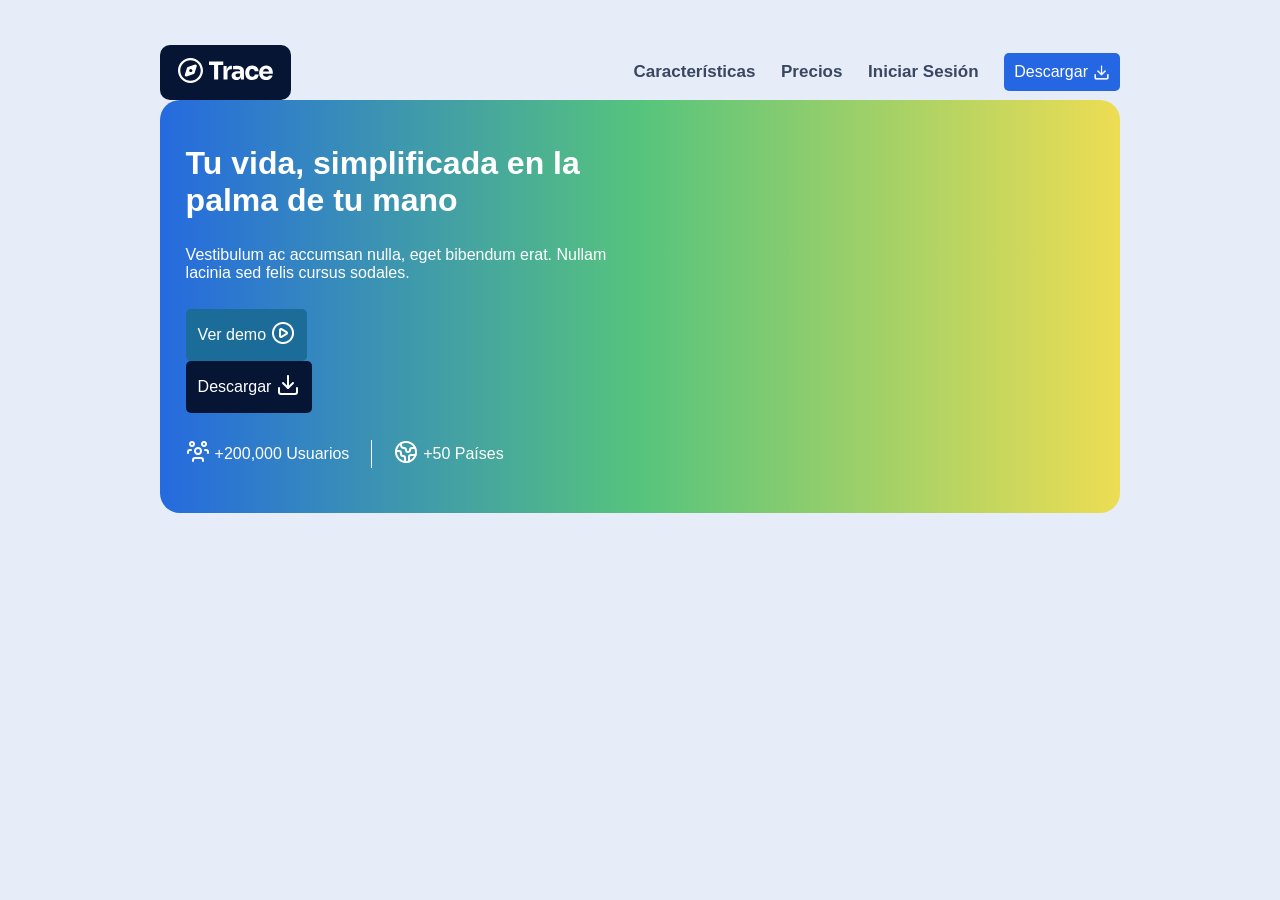
==== PracticaGridI_Alumnos/index.html @ 01202f72 "grid empezado" ====
<!DOCTYPE html>
<html lang="es">

<head>
    <meta charset="UTF-8">
    <meta name="viewport" content="width=device-width, initial-scale=1.0">
    <title>Trace</title>
    <link rel="stylesheet" href="style.css">
</head>

<body>
    <header>
        <nav>
            <div class="contenedor-logo">
                <img src="images/logo.svg" alt="">
            </div>
            <div class="links">
                <a href="" class="enlace">Características</a>
                <a href="" class="enlace">Precios</a>
                <a href="" class="enlace">Iniciar Sesión</a>
                <a href="">
                    <div class="boton-descargar">
                        <p>Descargar</p>
                        <img src="images/download.png">
                    </div>
                </a>
            </div>
        </nav>

        <div class="hero">
            <div class="hero-contenedor-izquierda">
                <h1>Tu vida, simplificada en la palma de tu mano</h1>
                <p>Vestibulum ac accumsan nulla, eget bibendum erat. Nullam lacinia sed felis cursus sodales.</p>
                <div class="contenedor-ver-descargar">
                    <a href="" id="demo">Ver demo
                        <div>
                            <img src="images/circle-play.png" alt="">
                        </div>
                    </a>
                    <a href="" id="descargar">Descargar
                        <div>
                            <img src="images/download.png">
                        </div>
                    </a>
                </div>
                <div class="contenedor-usuario-paises">
                    <div class="contenedor-dato">
                        <div>
                            <img src="images/user-group.png" alt="">
                        </div>
                        <p>+200,000 Usuarios</p>
                    </div>
                    <div class="separador"></div>
                    <div class="contenedor-dato">
                        <div>
                            <img src="images/earth.png" alt="">
                        </div>
                        <p>+50 Países</p>
                    </div>
                </div>
            </div>

            <div class="hero-contenedor-derecha">

            </div>
        </div>
    </header>
</body>

</html>
---- PracticaGridI_Alumnos/style.css ----
* {
    margin: 0;
    padding: 0;
    box-sizing: border-box;
    font-family: arial;
}

body {
    background-color: #e6ecf8;
}

a {
    text-decoration: none;
    color: white;
}

/****************************************************** Header ************************************************************************/
header {
    display: flex;
    width: 100%;
    max-width: 75vw;
    justify-content: space-between;
    align-items: center;
    flex-wrap: wrap;
    margin: 5vh auto;
}

.contenedor-logo {
    background-color: #061533;
    padding: 1vw 2vh;
    border-radius: 10px;
}

nav {
    display: flex;
    width: 100%;
    justify-content: space-between;
    align-items: center;
    flex-wrap: wrap;
    row-gap: 3vh;
}

.boton-descargar {
    background-color: #2566e3;
    padding: 10px;
    border-radius: 5px;
    display: flex;
    align-items: center;
    gap: 5px;
    img {
        width: 17px;
        height: auto;
    }
}

.links {
    display: flex;
    gap: 2vw;
    flex-wrap: wrap;
    justify-content: end;
    align-items: center;
}

.enlace {
    color: #394760;
    font-weight: bold;
    font-size: 17px;
}

/*************** Hero *******************/
.hero{
    background: linear-gradient(to right, #256adf,#56c47d, #eddd53);
    width: 100%;
    border-radius: 20px;
    padding: 5vh 2vw;
    color: white;
}

.hero-contenedor-izquierda{
    width: 50%;
    height: 100%;
    display: flex;
    flex-direction: column;
    gap: 3vh;
}

.contenedor-ver-descargar{
    a{
        display: flex;
        align-items: center;
        gap: 5px;
        padding: 12px;
        border-radius: 5px;
    }
    flex-wrap: wrap;
    display: flex;
    align-items: center;
    width: 50%;
    justify-content: space-between;
}

#demo{
    background-color: #1c6c99;
}

#descargar{
    background-color: #061533;
}


.contenedor-usuario-paises{
    display: flex;
    justify-content: space-between;
    width: 70%;
}

.contenedor-dato{
    display: flex;
    align-items: center;
    gap: 5px;
}

.separador{
    width: 1px;
    height: auto;
    background-color: white;
}

.hero-contenedor-derecha{
    background-color: black;
    width: 100%;
    height: 100%;
}
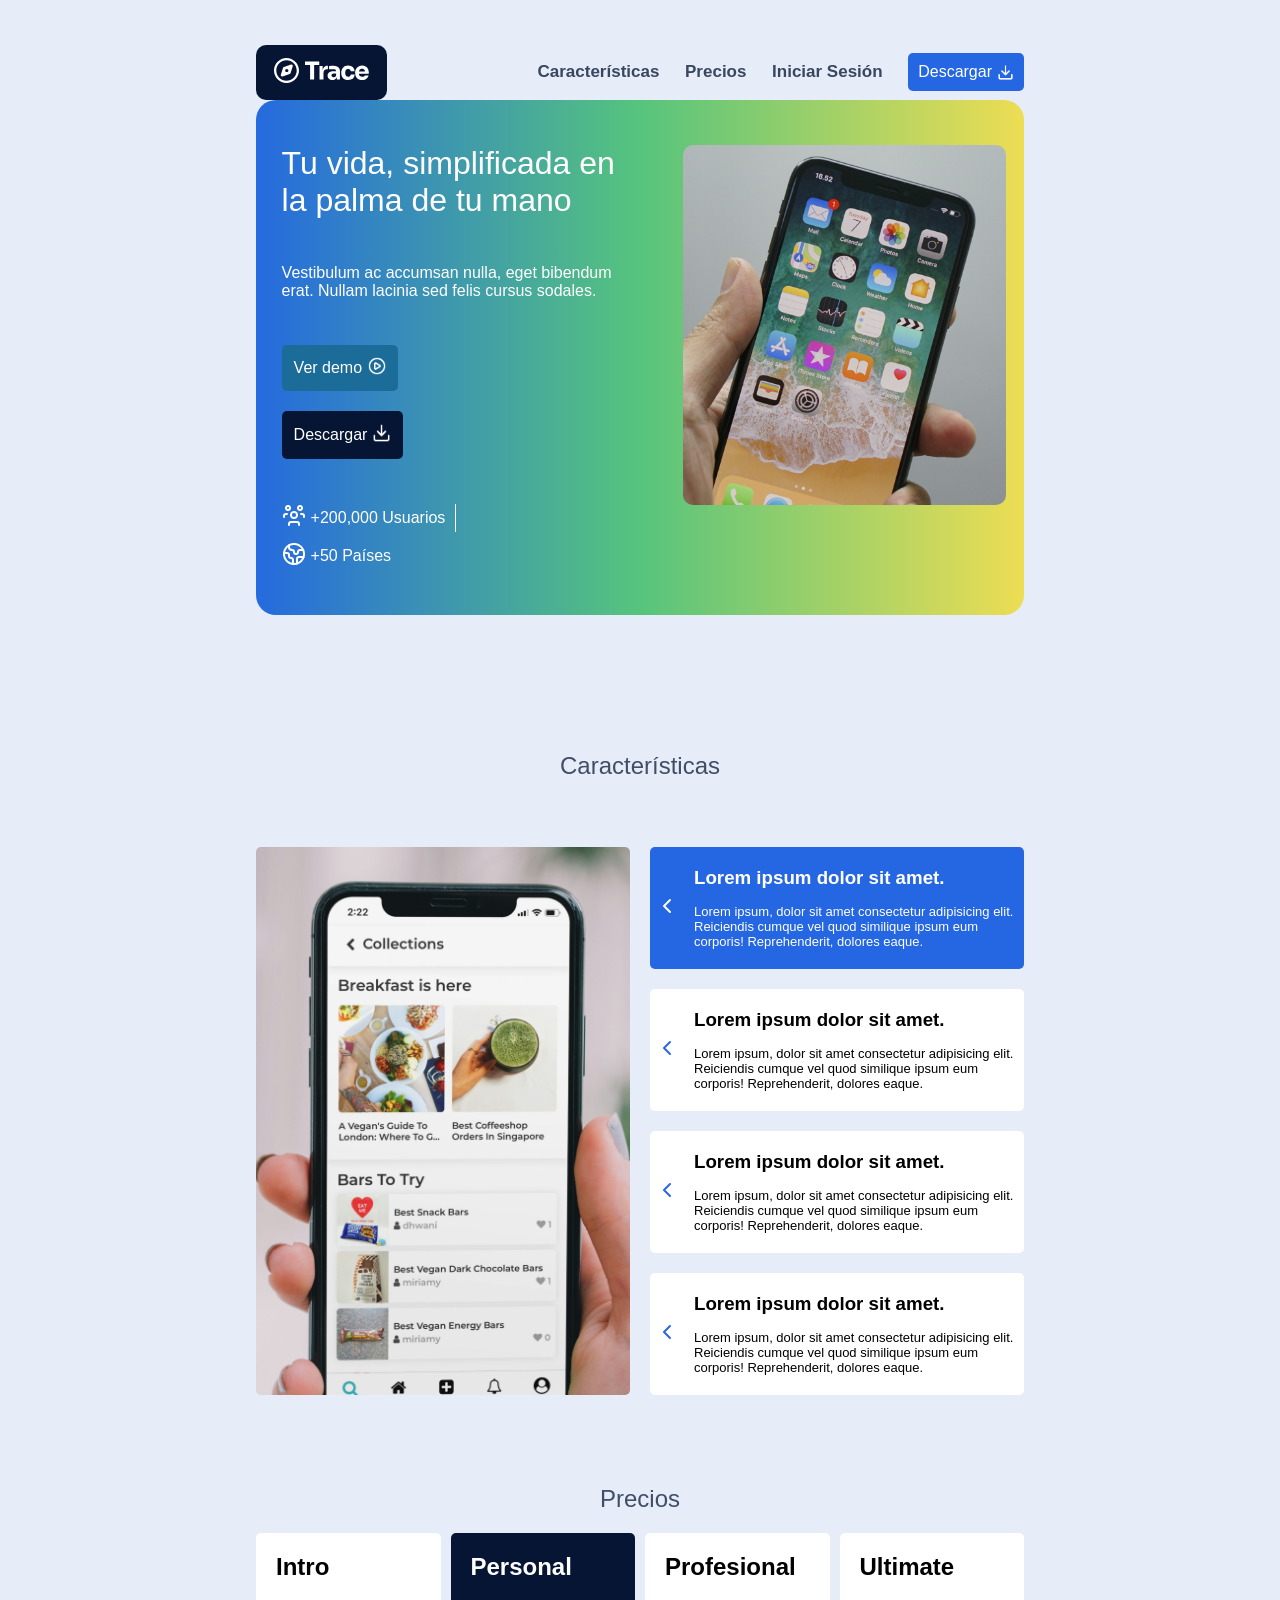
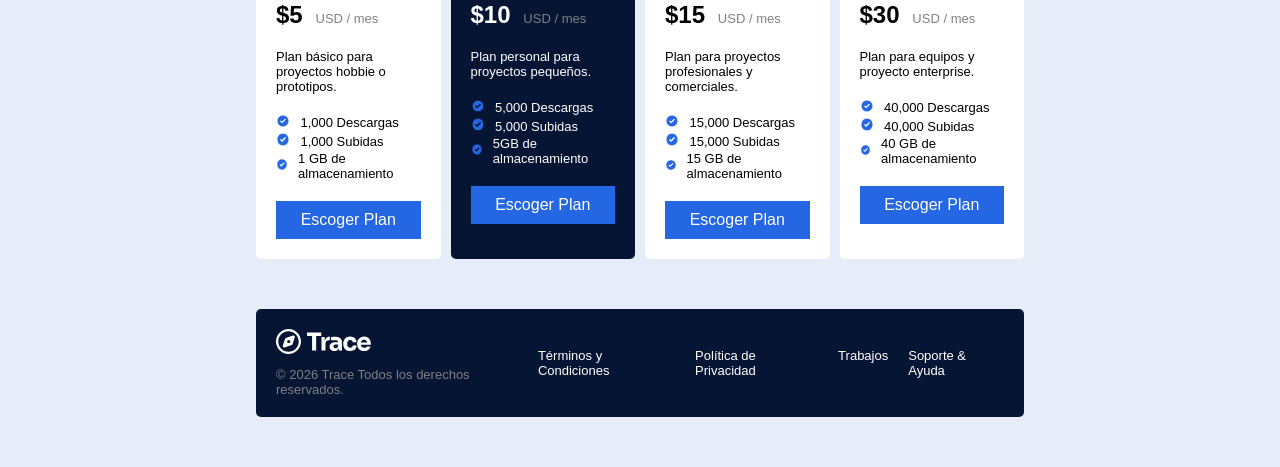
==== commit 38695e96: "falta responsive" ====
--- a/PracticaGridI_Alumnos/index.html
+++ b/PracticaGridI_Alumnos/index.html
@@ -33,12 +33,12 @@
                 <p>Vestibulum ac accumsan nulla, eget bibendum erat. Nullam lacinia sed felis cursus sodales.</p>
                 <div class="contenedor-ver-descargar">
                     <a href="" id="demo">Ver demo
-                        <div>
+                        <div class="icono-ver-descargar">
                             <img src="images/circle-play.png" alt="">
                         </div>
                     </a>
                     <a href="" id="descargar">Descargar
-                        <div>
+                        <div class="icono-ver-descargar">
                             <img src="images/download.png">
                         </div>
                     </a>
@@ -50,7 +50,7 @@
                         </div>
                         <p>+200,000 Usuarios</p>
                     </div>
-                    <div class="separador"></div>
+                    <span class="separador"></span>
                     <div class="contenedor-dato">
                         <div>
                             <img src="images/earth.png" alt="">
@@ -61,10 +61,208 @@
             </div>
 
             <div class="hero-contenedor-derecha">
-
+                <div class="contenedor-hero-imagen">
+                    <img src="images/1.png" alt="">
+                </div>
             </div>
         </div>
     </header>
+
+    <section class="contenedor-caracteristicas">
+        <h1>Características</h1>
+        <div class="contenedor-imagen-caracteristicas">
+            <img src="images/4.png" alt="">
+        </div>
+
+        <div class="caracteristica" id="caracteristica-blue">
+            <div class="contenedor-icono-caracteristicas">
+                <img src="images/chevron-left-white.png" alt="">
+            </div>
+            <div class="contenido-caracteristicas">
+                <h3>Lorem ipsum dolor sit amet.</h3>
+                <p>Lorem ipsum, dolor sit amet consectetur adipisicing elit. Reiciendis cumque vel quod similique ipsum
+                    eum corporis! Reprehenderit, dolores eaque.</p>
+            </div>
+        </div>
+        <div class="caracteristica">
+            <div class="contenedor-icono-caracteristicas">
+                <img src="images/chevron-left-blue.png" alt="">
+            </div>
+            <div class="contenido-caracteristicas">
+                <h3>Lorem ipsum dolor sit amet.</h3>
+                <p>Lorem ipsum, dolor sit amet consectetur adipisicing elit. Reiciendis cumque vel quod similique ipsum
+                    eum corporis! Reprehenderit, dolores eaque.</p>
+            </div>
+        </div>
+        <div class="caracteristica">
+            <div class="contenedor-icono-caracteristicas">
+                <img src="images/chevron-left-blue.png" alt="">
+            </div>
+            <div class="contenido-caracteristicas">
+                <h3>Lorem ipsum dolor sit amet.</h3>
+                <p>Lorem ipsum, dolor sit amet consectetur adipisicing elit. Reiciendis cumque vel quod similique ipsum
+                    eum corporis! Reprehenderit, dolores eaque.</p>
+            </div>
+        </div>
+        <div class="caracteristica">
+            <div class="contenedor-icono-caracteristicas">
+                <img src="images/chevron-left-blue.png" alt="">
+            </div>
+            <div class="contenido-caracteristicas">
+                <h3>Lorem ipsum dolor sit amet.</h3>
+                <p>Lorem ipsum, dolor sit amet consectetur adipisicing elit. Reiciendis cumque vel quod similique ipsum
+                    eum corporis! Reprehenderit, dolores eaque.</p>
+            </div>
+        </div>
+    </section>
+
+    <section class="contenedor-precios">
+        <h1>Precios</h1>
+
+        <div class="contenedor-plan">
+            <h2>Intro</h2>
+            <div class="precio-plan">
+                <h2>$5</h2>
+                <p>USD / mes</p>
+            </div>
+            <p>Plan básico para proyectos hobbie o prototipos.</p>
+            <div class="contenedor-caracteristicas-plan">
+                <div class="caracteristica-plan">
+                    <div class="icon-check-plan">
+                        <img src="images/check-circle-svgrepo-com.svg" alt="">
+                    </div>
+                    <p>1,000 Descargas</p>
+                </div>
+
+                <div class="caracteristica-plan">
+                    <div class="icon-check-plan">
+                        <img src="images/check-circle-svgrepo-com.svg" alt="">
+                    </div>
+                    <p>1,000 Subidas</p>
+                </div>
+
+                <div class="caracteristica-plan">
+                    <div class="icon-check-plan">
+                        <img src="images/check-circle-svgrepo-com.svg" alt="">
+                    </div>
+                    <p>1 GB de almacenamiento</p>
+                </div>
+            </div>
+            <a href="" class="button-plan">Escoger Plan</a>
+        </div>
+
+        <div class="contenedor-plan" id="plan-blue">
+            <h2>Personal</h2>
+            <div class="precio-plan">
+                <h2>$10</h2>
+                <p>USD / mes</p>
+            </div>
+            <p>Plan personal para proyectos pequeños.</p>
+            <div class="contenedor-caracteristicas-plan">
+                <div class="caracteristica-plan">
+                    <div class="icon-check-plan">
+                        <img src="images/check-circle-svgrepo-com-blue.svg" alt="">
+                    </div>
+                    <p>5,000 Descargas</p>
+                </div>
+
+                <div class="caracteristica-plan">
+                    <div class="icon-check-plan">
+                        <img src="images/check-circle-svgrepo-com-blue.svg" alt="">
+                    </div>
+                    <p>5,000 Subidas</p>
+                </div>
+
+                <div class="caracteristica-plan">
+                    <div class="icon-check-plan">
+                        <img src="images/check-circle-svgrepo-com-blue.svg" alt="">
+                    </div>
+                    <p>5GB de almacenamiento</p>
+                </div>
+            </div>
+            <a href="" class="button-plan">Escoger Plan</a>
+        </div>
+
+        <div class="contenedor-plan">
+            <h2>Profesional</h2>
+            <div class="precio-plan">
+                <h2>$15</h2>
+                <p>USD / mes</p>
+            </div>
+            <p>Plan para proyectos profesionales y comerciales.</p>
+            <div class="contenedor-caracteristicas-plan">
+                <div class="caracteristica-plan">
+                    <div class="icon-check-plan">
+                        <img src="images/check-circle-svgrepo-com.svg" alt="">
+                    </div>
+                    <p>15,000 Descargas</p>
+                </div>
+
+                <div class="caracteristica-plan">
+                    <div class="icon-check-plan">
+                        <img src="images/check-circle-svgrepo-com.svg" alt="">
+                    </div>
+                    <p>15,000 Subidas</p>
+                </div>
+
+                <div class="caracteristica-plan">
+                    <div class="icon-check-plan">
+                        <img src="images/check-circle-svgrepo-com.svg" alt="">
+                    </div>
+                    <p>15 GB de almacenamiento</p>
+                </div>
+            </div>
+            <a href="" class="button-plan">Escoger Plan</a>
+        </div>
+
+        <div class="contenedor-plan">
+            <h2>Ultimate</h2>
+            <div class="precio-plan">
+                <h2>$30</h2>
+                <p>USD / mes</p>
+            </div>
+            <p>Plan para equipos y proyecto enterprise.</p>
+            <div class="contenedor-caracteristicas-plan">
+                <div class="caracteristica-plan">
+                    <div class="icon-check-plan">
+                        <img src="images/check-circle-svgrepo-com.svg" alt="">
+                    </div>
+                    <p>40,000 Descargas</p>
+                </div>
+
+                <div class="caracteristica-plan">
+                    <div class="icon-check-plan">
+                        <img src="images/check-circle-svgrepo-com.svg" alt="">
+                    </div>
+                    <p>40,000 Subidas</p>
+                </div>
+
+                <div class="caracteristica-plan">
+                    <div class="icon-check-plan">
+                        <img src="images/check-circle-svgrepo-com.svg" alt="">
+                    </div>
+                    <p>40 GB de almacenamiento</p>
+                </div>
+            </div>
+            <a href="" class="button-plan">Escoger Plan</a>
+        </div>
+    </section>
+
+    <footer>
+        <div class="contenedor-copyright-footer">
+            <div class="contenedor-logo-footer">
+                <img src="images/logo.svg" alt="">
+            </div>
+            <p>© 2026 Trace Todos los derechos reservados.</p>
+        </div>
+
+        <div class="enlaces-footer">
+            <a href="">Términos y Condiciones</a>
+            <a href="">Política de Privacidad</a>
+            <a href="">Trabajos</a>
+            <a href="">Soporte & Ayuda</a>
+        </div>
+    </footer>
 </body>
 
 </html>
--- a/PracticaGridI_Alumnos/style.css
+++ b/PracticaGridI_Alumnos/style.css
@@ -1,3 +1,8 @@
+/* RESPONSIVE */
+/* escritorio: 1200 */
+/* tablet: 992 */
+/* movil: 576 o 568 */
+
 * {
     margin: 0;
     padding: 0;
@@ -18,7 +23,7 @@
 header {
     display: flex;
     width: 100%;
-    max-width: 75vw;
+    max-width: 60vw;
     justify-content: space-between;
     align-items: center;
     flex-wrap: wrap;
@@ -38,6 +43,7 @@
     align-items: center;
     flex-wrap: wrap;
     row-gap: 3vh;
+    /* justify-content: center; */
 }
 
 .boton-descargar {
@@ -47,6 +53,7 @@
     display: flex;
     align-items: center;
     gap: 5px;
+
     img {
         width: 17px;
         height: auto;
@@ -68,66 +75,289 @@
 }
 
 /*************** Hero *******************/
-.hero{
-    background: linear-gradient(to right, #256adf,#56c47d, #eddd53);
+.hero {
+    background: linear-gradient(to right, #256adf, #56c47d, #eddd53);
     width: 100%;
     border-radius: 20px;
     padding: 5vh 2vw;
     color: white;
-}
-
-.hero-contenedor-izquierda{
+    display: flex;
+}
+
+.hero-contenedor-izquierda {
+    h1 {
+        font-weight: normal;
+    }
+
     width: 50%;
     height: 100%;
     display: flex;
     flex-direction: column;
-    gap: 3vh;
-}
-
-.contenedor-ver-descargar{
-    a{
+    gap: 5vh;
+}
+
+.contenedor-ver-descargar {
+    a {
         display: flex;
         align-items: center;
-        gap: 5px;
+        justify-content: space-between;
         padding: 12px;
         border-radius: 5px;
     }
     flex-wrap: wrap;
     display: flex;
     align-items: center;
-    width: 50%;
+    width: 70%;
     justify-content: space-between;
-}
-
-#demo{
+    gap: 20px;
+}
+
+.icono-ver-descargar {
+    img{
+        width: 100%;
+        height: auto;
+    }
+    width: 20%;
+    height: auto;
+}
+
+#demo {
     background-color: #1c6c99;
 }
 
-#descargar{
+#descargar {
     background-color: #061533;
 }
 
 
-.contenedor-usuario-paises{
-    display: flex;
-    justify-content: space-between;
+.contenedor-usuario-paises {
+    display: flex;
+    justify-content: start;
     width: 70%;
-}
-
-.contenedor-dato{
+    gap: 10px;
+    flex-wrap: wrap;
+}
+
+.contenedor-dato {
     display: flex;
     align-items: center;
     gap: 5px;
 }
 
-.separador{
+.separador {
     width: 1px;
     height: auto;
     background-color: white;
 }
 
-.hero-contenedor-derecha{
-    background-color: black;
-    width: 100%;
+.hero-contenedor-derecha {
+    z-index: 100;
+    width: 50%;
+    height: auto;
+    position: relative;
+}
+
+.contenedor-hero-imagen {
+    img {
+        width: 100%;
+        height: auto;
+        border-radius: 10px;
+    }
+
+    width: 90%;
+    position: absolute;
+    margin-left: 12%;
+}
+
+/*** Tablet ***/
+@media(max-width: 992px) {
+    .hero {
+        align-items: center;
+    }
+
+    .contenedor-hero-imagen {
+        position: static;
+    }
+
+    .separador {
+        display: none;
+    }
+
+    nav {
+        justify-content: center;
+    }
+
+    .links {
+        justify-content: center;
+    }
+
+    .hero-contenedor-izquierda {
+        h1 {
+            font-size: 4vw;
+        }
+
+        p,
+        a {
+            font-size: 2vw;
+        }
+    }
+}
+
+/************************************************* Section Características *************************************************************/
+.contenedor-caracteristicas {
+    h1 {
+        font-weight: normal;
+        color: #414e67;
+        grid-column: span 2;
+    }
+
+    margin: 10vh auto;
+    width: 100%;
+    max-width: 60vw;
+    display: grid;
+    grid-template-columns: repeat(2, 1fr);
+    grid-template-rows: repeat(5, 1fr);
+    justify-items: center;
+    align-items: center;
+    column-gap: 20px;
+    row-gap: 20px;
+}
+
+.contenedor-imagen-caracteristicas {
+    img {
+        width: 100%;
+        height: 100%;
+        object-fit: cover;
+        border-radius: 5px;
+    }
+
+    grid-row: span 4;
+    width: auto;
     height: 100%;
+}
+
+.caracteristica {
+    display: flex;
+    align-items: center;
+    padding: 20px 5px;
+    border-radius: 5px;
+    background-color: #ffffff;
+    gap: 15px;
+}
+
+#caracteristica-blue {
+    background-color: #2566e3;
+    color: #ffffff;
+}
+
+.contenido-caracteristicas {
+    display: flex;
+    flex-direction: column;
+    gap: 15px;
+
+    h1 {
+        font-size: xx-small;
+    }
+
+    p {
+        font-size: small;
+    }
+}
+
+#plan-blue {
+    background-color: #061533;
+    color: white;
+}
+
+/************************************************* Section Precios *************************************************************/
+
+.contenedor-precios {
+    display: grid;
+    grid-template-columns: repeat(4, 1fr);
+    grid-template-rows: repeat(2, 1rf);
+
+    h1 {
+        grid-column: span 4;
+        font-weight: normal;
+        color: #414e67;
+    }
+
+    justify-items: center;
+    width: 100%;
+    max-width: 60vw;
+    margin: 0 auto;
+    column-gap: 10px;
+    row-gap: 20px;
+}
+
+.contenedor-plan {
+    display: flex;
+    flex-direction: column;
+    background-color: white;
+    border-radius: 5px;
+    padding: 20px;
+    gap: 20px;
+
+    p {
+        font-size: small;
+    }
+}
+
+.precio-plan {
+    display: flex;
+    align-items: baseline;
+    gap: 1vw;
+
+    p {
+        color: grey;
+    }
+}
+
+.caracteristica-plan {
+    display: flex;
+    align-items: center;
+    gap: 10px;
+}
+
+.icon-check-plan {
+    img {
+        width: 100%;
+        height: 100%;
+    }
+
+    width: 10%;
+    height: auto;
+}
+
+.button-plan {
+    background-color: #2566e3;
+    display: flex;
+    padding: 10px;
+    justify-content: center;
+}
+
+/************************************************************** Footer *************************************************************/
+footer {
+    display: flex;
+    width: 100%;
+    max-width: 60vw;
+    margin: 50px auto;
+    background-color: #061533;
+    padding: 20px;
+    align-items: center;
+    border-radius: 5px;
+    font-size: small;
+    justify-content: space-between;
+}
+
+.contenedor-copyright-footer {
+    display: flex;
+    flex-direction: column;
+    gap: 10px;
+    color: gray;
+}
+
+.enlaces-footer {
+    display: flex;
+    gap: 20px;
 }
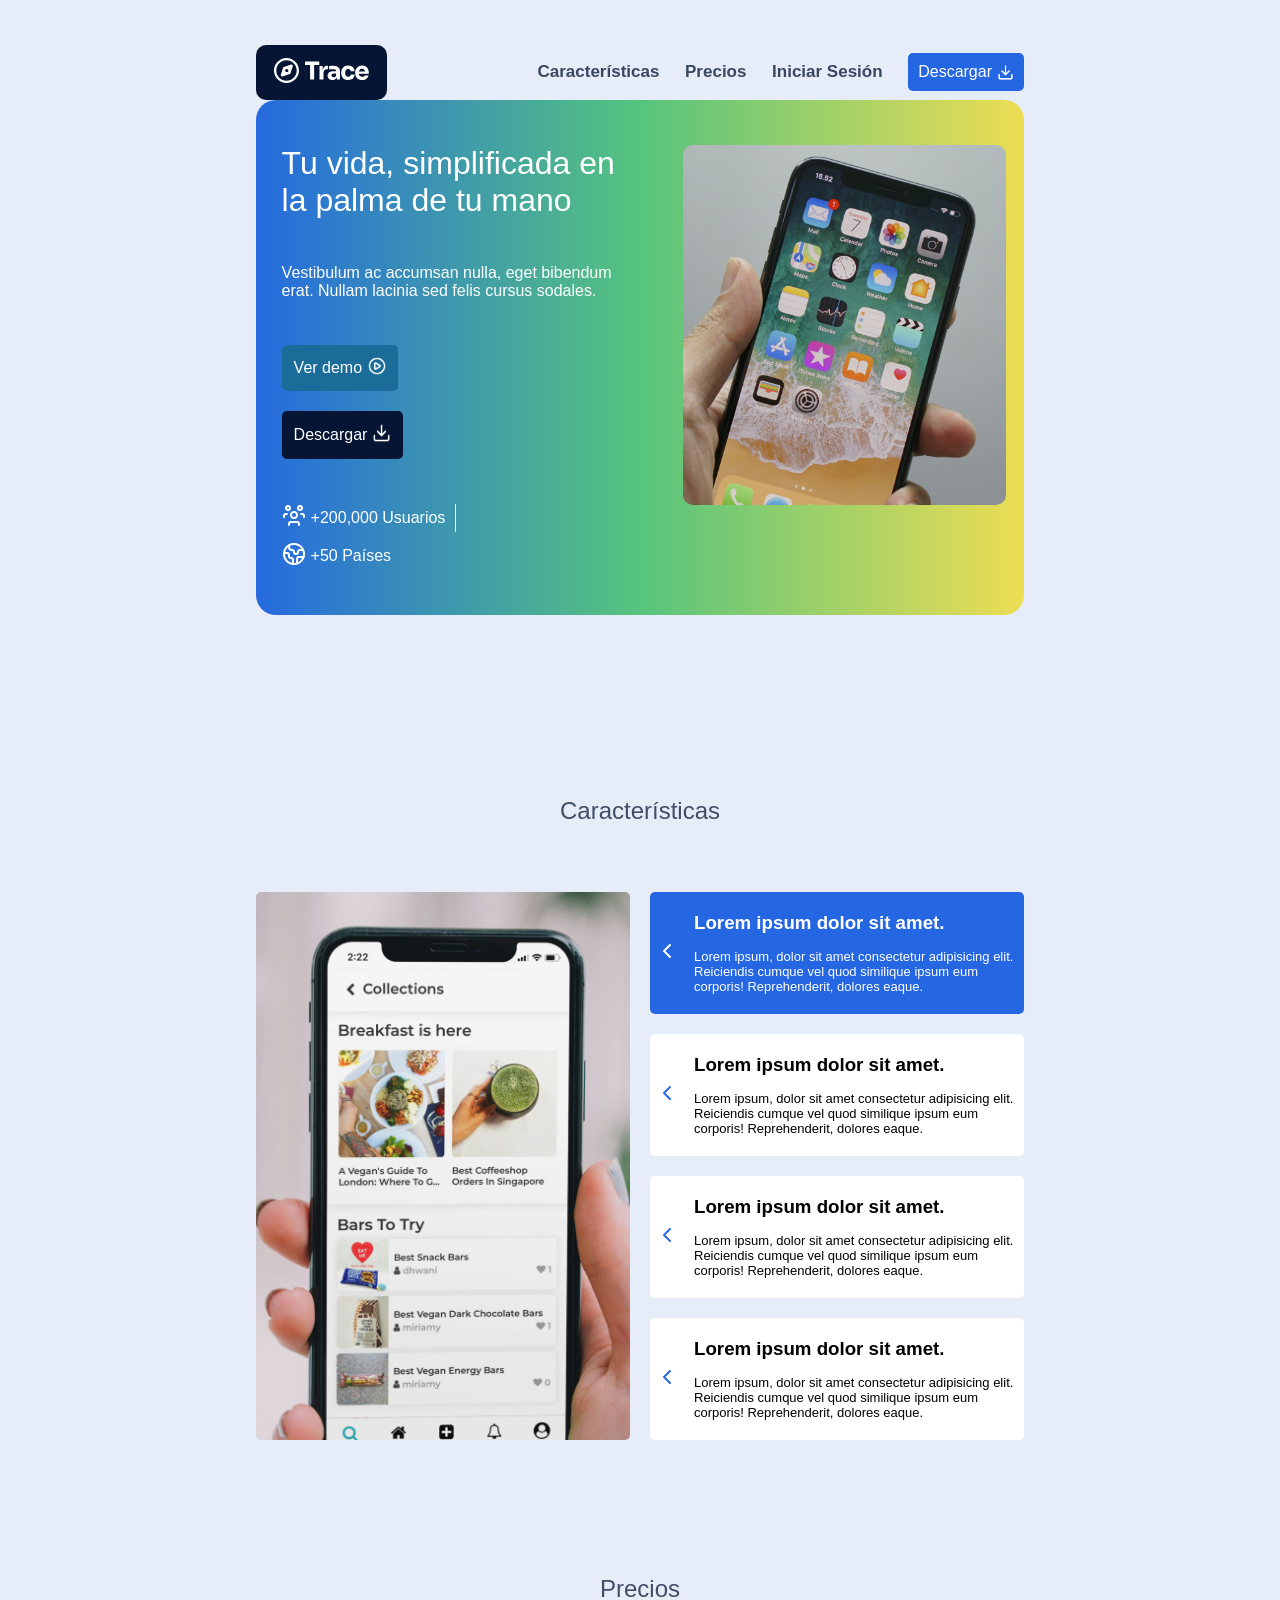
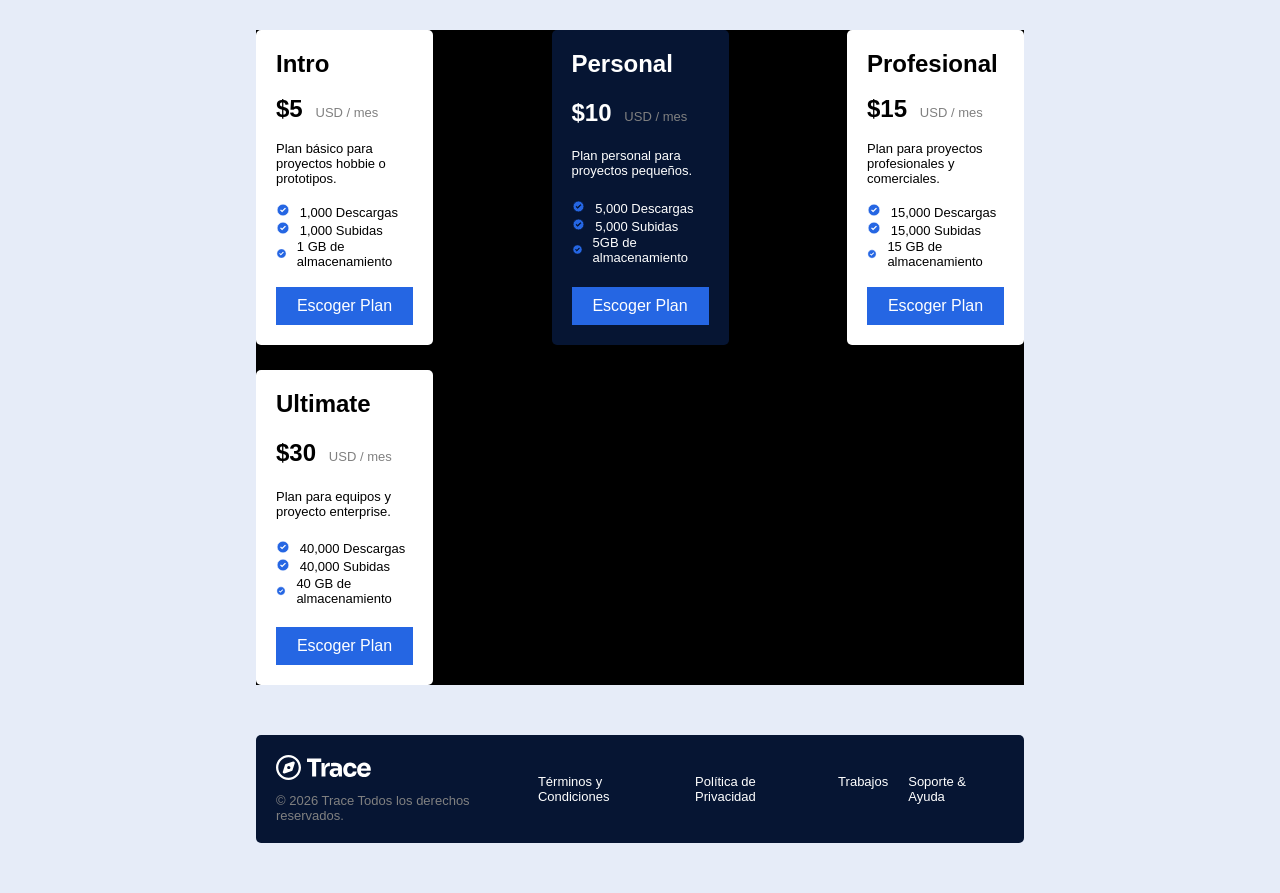
==== commit 5c1ee62f: "falta un poco de responsive" ====
--- a/PracticaGridI_Alumnos/index.html
+++ b/PracticaGridI_Alumnos/index.html
@@ -119,132 +119,134 @@
     <section class="contenedor-precios">
         <h1>Precios</h1>
 
-        <div class="contenedor-plan">
-            <h2>Intro</h2>
-            <div class="precio-plan">
-                <h2>$5</h2>
-                <p>USD / mes</p>
-            </div>
-            <p>Plan básico para proyectos hobbie o prototipos.</p>
-            <div class="contenedor-caracteristicas-plan">
-                <div class="caracteristica-plan">
-                    <div class="icon-check-plan">
-                        <img src="images/check-circle-svgrepo-com.svg" alt="">
-                    </div>
-                    <p>1,000 Descargas</p>
-                </div>
-
-                <div class="caracteristica-plan">
-                    <div class="icon-check-plan">
-                        <img src="images/check-circle-svgrepo-com.svg" alt="">
-                    </div>
-                    <p>1,000 Subidas</p>
-                </div>
-
-                <div class="caracteristica-plan">
-                    <div class="icon-check-plan">
-                        <img src="images/check-circle-svgrepo-com.svg" alt="">
-                    </div>
-                    <p>1 GB de almacenamiento</p>
-                </div>
-            </div>
-            <a href="" class="button-plan">Escoger Plan</a>
-        </div>
-
-        <div class="contenedor-plan" id="plan-blue">
-            <h2>Personal</h2>
-            <div class="precio-plan">
-                <h2>$10</h2>
-                <p>USD / mes</p>
-            </div>
-            <p>Plan personal para proyectos pequeños.</p>
-            <div class="contenedor-caracteristicas-plan">
-                <div class="caracteristica-plan">
-                    <div class="icon-check-plan">
-                        <img src="images/check-circle-svgrepo-com-blue.svg" alt="">
-                    </div>
-                    <p>5,000 Descargas</p>
-                </div>
-
-                <div class="caracteristica-plan">
-                    <div class="icon-check-plan">
-                        <img src="images/check-circle-svgrepo-com-blue.svg" alt="">
-                    </div>
-                    <p>5,000 Subidas</p>
-                </div>
-
-                <div class="caracteristica-plan">
-                    <div class="icon-check-plan">
-                        <img src="images/check-circle-svgrepo-com-blue.svg" alt="">
-                    </div>
-                    <p>5GB de almacenamiento</p>
-                </div>
-            </div>
-            <a href="" class="button-plan">Escoger Plan</a>
-        </div>
-
-        <div class="contenedor-plan">
-            <h2>Profesional</h2>
-            <div class="precio-plan">
-                <h2>$15</h2>
-                <p>USD / mes</p>
-            </div>
-            <p>Plan para proyectos profesionales y comerciales.</p>
-            <div class="contenedor-caracteristicas-plan">
-                <div class="caracteristica-plan">
-                    <div class="icon-check-plan">
-                        <img src="images/check-circle-svgrepo-com.svg" alt="">
-                    </div>
-                    <p>15,000 Descargas</p>
-                </div>
-
-                <div class="caracteristica-plan">
-                    <div class="icon-check-plan">
-                        <img src="images/check-circle-svgrepo-com.svg" alt="">
-                    </div>
-                    <p>15,000 Subidas</p>
-                </div>
-
-                <div class="caracteristica-plan">
-                    <div class="icon-check-plan">
-                        <img src="images/check-circle-svgrepo-com.svg" alt="">
-                    </div>
-                    <p>15 GB de almacenamiento</p>
-                </div>
-            </div>
-            <a href="" class="button-plan">Escoger Plan</a>
-        </div>
-
-        <div class="contenedor-plan">
-            <h2>Ultimate</h2>
-            <div class="precio-plan">
-                <h2>$30</h2>
-                <p>USD / mes</p>
-            </div>
-            <p>Plan para equipos y proyecto enterprise.</p>
-            <div class="contenedor-caracteristicas-plan">
-                <div class="caracteristica-plan">
-                    <div class="icon-check-plan">
-                        <img src="images/check-circle-svgrepo-com.svg" alt="">
-                    </div>
-                    <p>40,000 Descargas</p>
-                </div>
-
-                <div class="caracteristica-plan">
-                    <div class="icon-check-plan">
-                        <img src="images/check-circle-svgrepo-com.svg" alt="">
-                    </div>
-                    <p>40,000 Subidas</p>
-                </div>
-
-                <div class="caracteristica-plan">
-                    <div class="icon-check-plan">
-                        <img src="images/check-circle-svgrepo-com.svg" alt="">
-                    </div>
-                    <p>40 GB de almacenamiento</p>
-                </div>
-            </div>
-            <a href="" class="button-plan">Escoger Plan</a>
+        <div class="contenedor-padre-planes">
+            <div class="contenedor-plan">
+                <h2>Intro</h2>
+                <div class="precio-plan">
+                    <h2>$5</h2>
+                    <p>USD / mes</p>
+                </div>
+                <p>Plan básico para proyectos hobbie o prototipos.</p>
+                <div class="contenedor-caracteristicas-plan">
+                    <div class="caracteristica-plan">
+                        <div class="icon-check-plan">
+                            <img src="images/check-circle-svgrepo-com.svg" alt="">
+                        </div>
+                        <p>1,000 Descargas</p>
+                    </div>
+
+                    <div class="caracteristica-plan">
+                        <div class="icon-check-plan">
+                            <img src="images/check-circle-svgrepo-com.svg" alt="">
+                        </div>
+                        <p>1,000 Subidas</p>
+                    </div>
+
+                    <div class="caracteristica-plan">
+                        <div class="icon-check-plan">
+                            <img src="images/check-circle-svgrepo-com.svg" alt="">
+                        </div>
+                        <p>1 GB de almacenamiento</p>
+                    </div>
+                </div>
+                <a href="" class="button-plan">Escoger Plan</a>
+            </div>
+
+            <div class="contenedor-plan" id="plan-blue">
+                <h2>Personal</h2>
+                <div class="precio-plan">
+                    <h2>$10</h2>
+                    <p>USD / mes</p>
+                </div>
+                <p>Plan personal para proyectos pequeños.</p>
+                <div class="contenedor-caracteristicas-plan">
+                    <div class="caracteristica-plan">
+                        <div class="icon-check-plan">
+                            <img src="images/check-circle-svgrepo-com-blue.svg" alt="">
+                        </div>
+                        <p>5,000 Descargas</p>
+                    </div>
+
+                    <div class="caracteristica-plan">
+                        <div class="icon-check-plan">
+                            <img src="images/check-circle-svgrepo-com-blue.svg" alt="">
+                        </div>
+                        <p>5,000 Subidas</p>
+                    </div>
+
+                    <div class="caracteristica-plan">
+                        <div class="icon-check-plan">
+                            <img src="images/check-circle-svgrepo-com-blue.svg" alt="">
+                        </div>
+                        <p>5GB de almacenamiento</p>
+                    </div>
+                </div>
+                <a href="" class="button-plan">Escoger Plan</a>
+            </div>
+
+            <div class="contenedor-plan">
+                <h2>Profesional</h2>
+                <div class="precio-plan">
+                    <h2>$15</h2>
+                    <p>USD / mes</p>
+                </div>
+                <p>Plan para proyectos profesionales y comerciales.</p>
+                <div class="contenedor-caracteristicas-plan">
+                    <div class="caracteristica-plan">
+                        <div class="icon-check-plan">
+                            <img src="images/check-circle-svgrepo-com.svg" alt="">
+                        </div>
+                        <p>15,000 Descargas</p>
+                    </div>
+
+                    <div class="caracteristica-plan">
+                        <div class="icon-check-plan">
+                            <img src="images/check-circle-svgrepo-com.svg" alt="">
+                        </div>
+                        <p>15,000 Subidas</p>
+                    </div>
+
+                    <div class="caracteristica-plan">
+                        <div class="icon-check-plan">
+                            <img src="images/check-circle-svgrepo-com.svg" alt="">
+                        </div>
+                        <p>15 GB de almacenamiento</p>
+                    </div>
+                </div>
+                <a href="" class="button-plan">Escoger Plan</a>
+            </div>
+
+            <div class="contenedor-plan">
+                <h2>Ultimate</h2>
+                <div class="precio-plan">
+                    <h2>$30</h2>
+                    <p>USD / mes</p>
+                </div>
+                <p>Plan para equipos y proyecto enterprise.</p>
+                <div class="contenedor-caracteristicas-plan">
+                    <div class="caracteristica-plan">
+                        <div class="icon-check-plan">
+                            <img src="images/check-circle-svgrepo-com.svg" alt="">
+                        </div>
+                        <p>40,000 Descargas</p>
+                    </div>
+
+                    <div class="caracteristica-plan">
+                        <div class="icon-check-plan">
+                            <img src="images/check-circle-svgrepo-com.svg" alt="">
+                        </div>
+                        <p>40,000 Subidas</p>
+                    </div>
+
+                    <div class="caracteristica-plan">
+                        <div class="icon-check-plan">
+                            <img src="images/check-circle-svgrepo-com.svg" alt="">
+                        </div>
+                        <p>40 GB de almacenamiento</p>
+                    </div>
+                </div>
+                <a href="" class="button-plan">Escoger Plan</a>
+            </div>
         </div>
     </section>
 
--- a/PracticaGridI_Alumnos/style.css
+++ b/PracticaGridI_Alumnos/style.css
@@ -104,6 +104,7 @@
         padding: 12px;
         border-radius: 5px;
     }
+
     flex-wrap: wrap;
     display: flex;
     align-items: center;
@@ -113,10 +114,11 @@
 }
 
 .icono-ver-descargar {
-    img{
+    img {
         width: 100%;
         height: auto;
     }
+
     width: 20%;
     height: auto;
 }
@@ -200,6 +202,10 @@
         a {
             font-size: 2vw;
         }
+    }
+
+    header {
+        max-width: 80vw;
     }
 }
 
@@ -211,7 +217,7 @@
         grid-column: span 2;
     }
 
-    margin: 10vh auto;
+    margin: 15vh auto;
     width: 100%;
     max-width: 60vw;
     display: grid;
@@ -269,38 +275,65 @@
     color: white;
 }
 
+/*** Tablet ***/
+@media(max-width: 992px) {
+    .contenedor-caracteristicas {
+        margin: 0 auto;
+        max-width: 80vw;
+    }
+
+    .contenedor-imagen-caracteristicas {
+        grid-column: span 2;
+    }
+
+    .caracteristica {
+        display: flex;
+        align-items: center;
+        padding: 20px 5px;
+    }
+
+}
+
 /************************************************* Section Precios *************************************************************/
 
 .contenedor-precios {
-    display: grid;
-    grid-template-columns: repeat(4, 1fr);
-    grid-template-rows: repeat(2, 1rf);
-
+    display: flex;
     h1 {
-        grid-column: span 4;
         font-weight: normal;
         color: #414e67;
     }
-
     justify-items: center;
+    align-items: center;
     width: 100%;
     max-width: 60vw;
     margin: 0 auto;
-    column-gap: 10px;
-    row-gap: 20px;
+    flex-direction: column;
+    gap: 3vh;
+}
+
+.contenedor-padre-planes{
+    display: flex;
+    gap: 2vw;
+    flex-wrap: wrap;
+    background-color: black;
+    width: 100%;
+    justify-content: space-between;
+    align-items: center;
 }
 
 .contenedor-plan {
     display: flex;
     flex-direction: column;
+    justify-content: space-between;
     background-color: white;
     border-radius: 5px;
     padding: 20px;
-    gap: 20px;
-
+    height: 35vh;
     p {
         font-size: small;
     }
+    width: 13vw;
+    min-width: 177px;
 }
 
 .precio-plan {
@@ -336,6 +369,23 @@
     justify-content: center;
 }
 
+/*** Tablet ***/
+@media(max-width: 992px) {
+    .contenedor-plan{
+        p{
+            font-size: 1vw;
+        }
+    }
+}
+
+@media(max-width: 576px) {
+    .contenedor-plan{
+        p{
+            font-size: 2vw;
+        }
+    }
+}
+
 /************************************************************** Footer *************************************************************/
 footer {
     display: flex;
